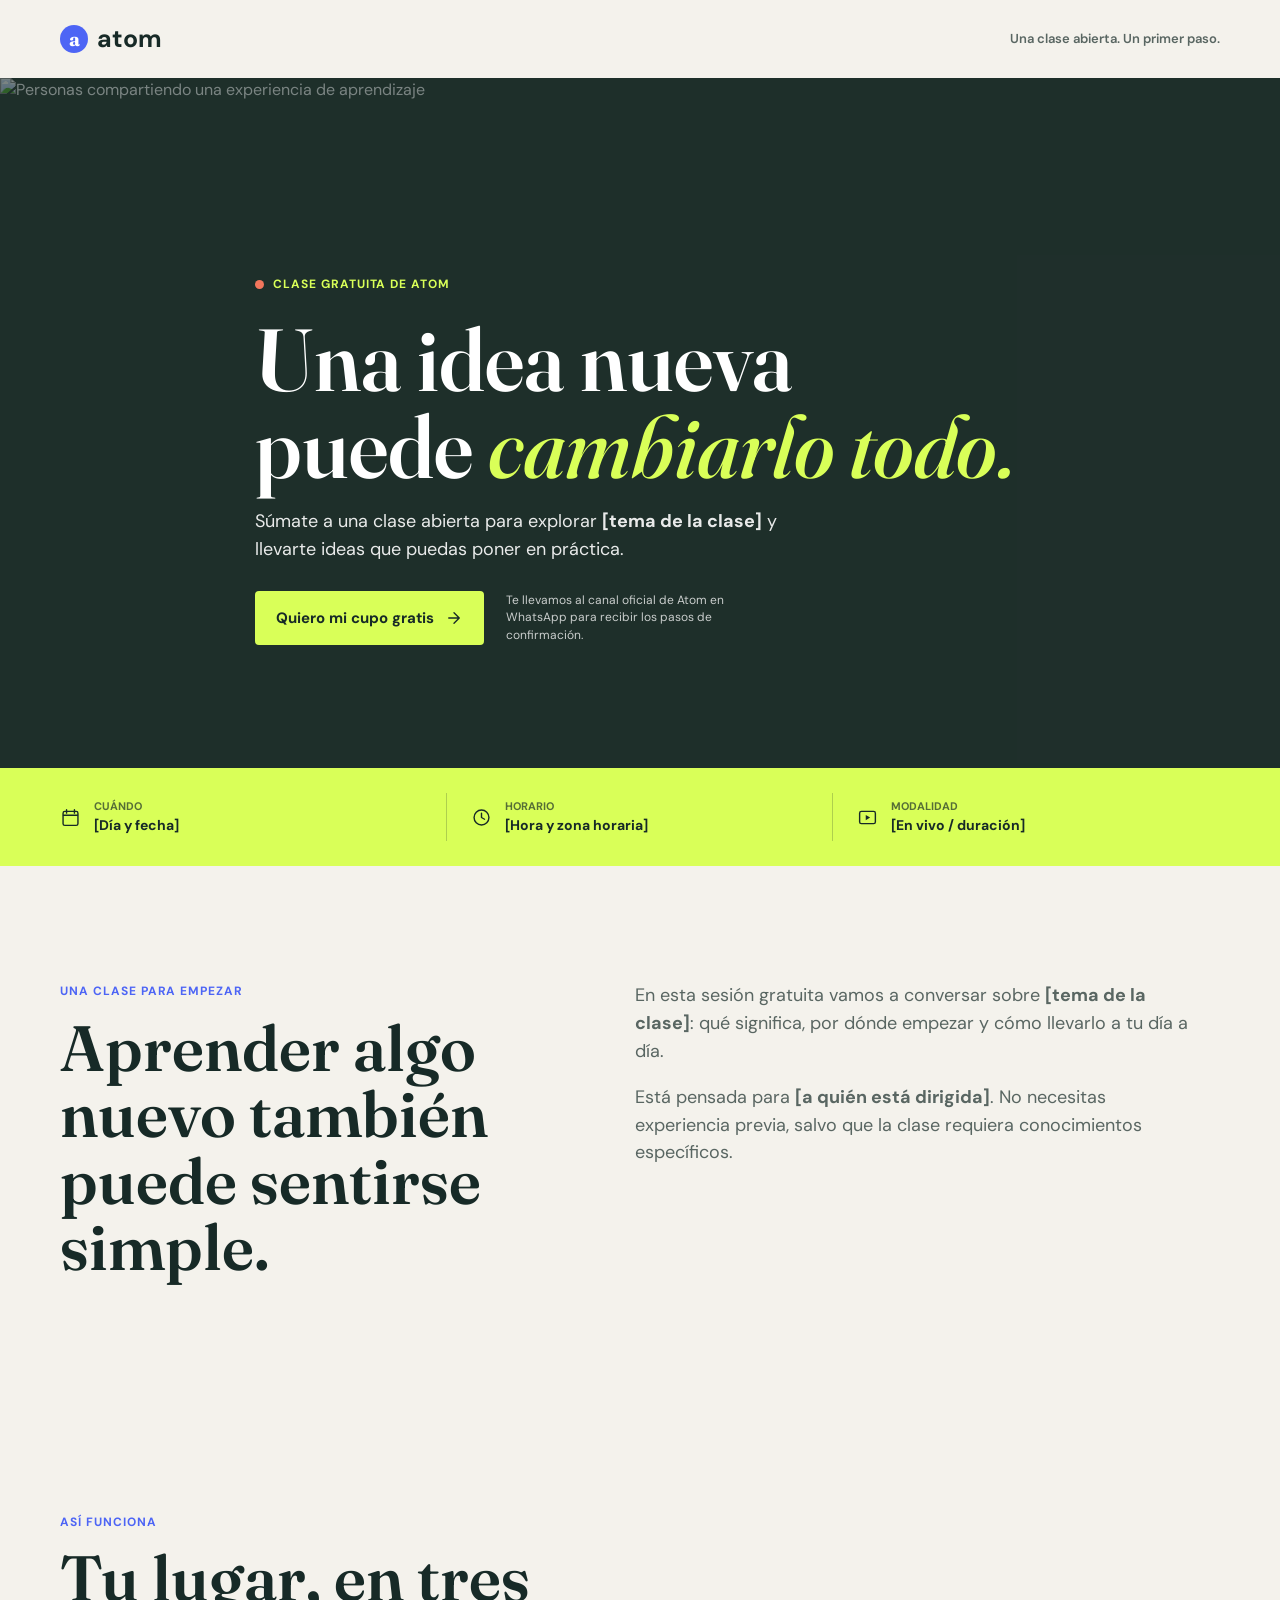
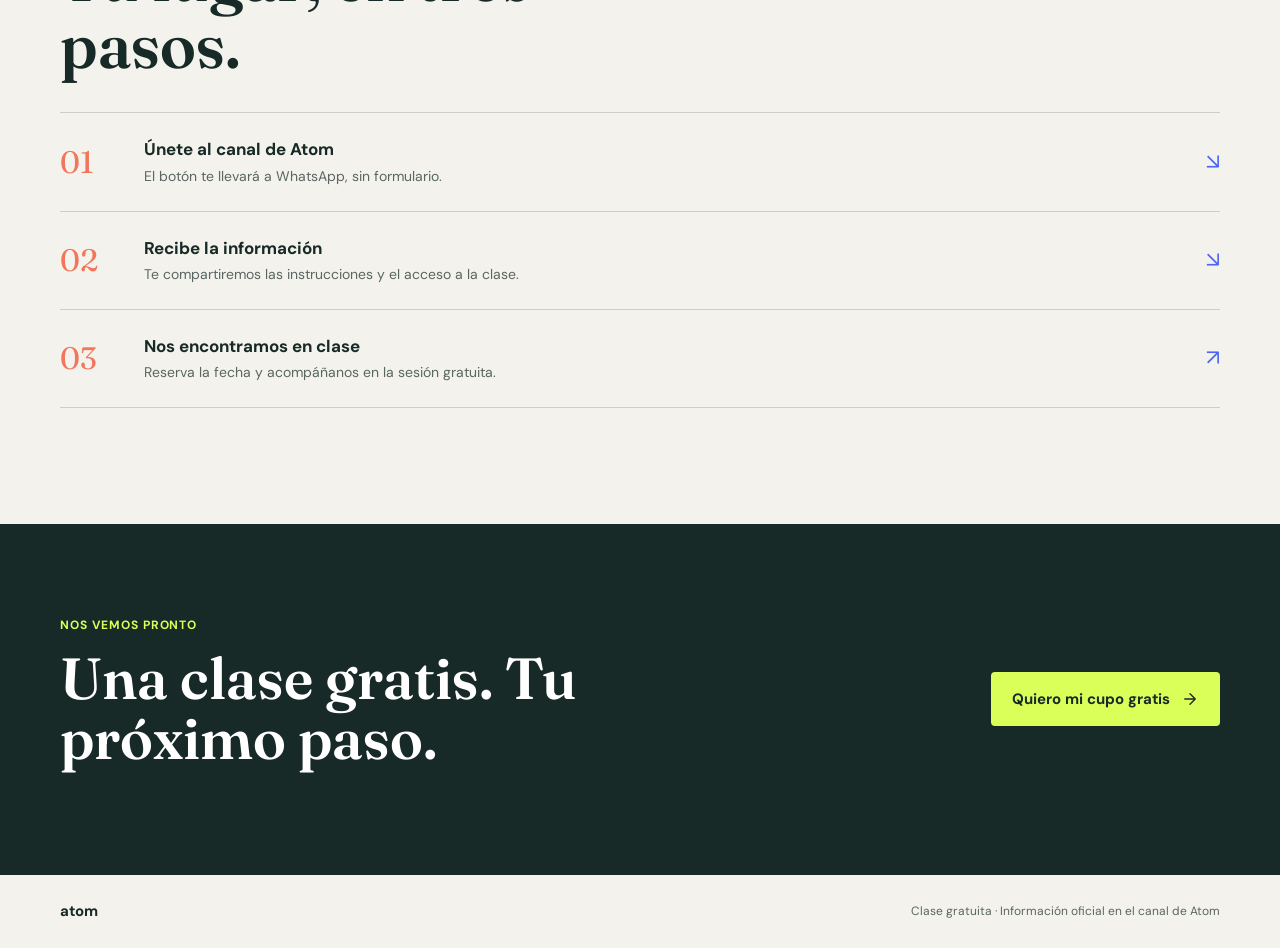
==== index.html @ c7fba966 "z" ====
<!doctype html>
<html lang="es">
<head>
  <meta charset="utf-8">
  <meta name="viewport" content="width=device-width, initial-scale=1">
  <meta name="theme-color" content="#f4f2ec">
  <meta name="description" content="Reserva tu lugar en la próxima clase gratuita de Atom.">
  <title>Clase gratis | Atom</title>
  <link rel="preconnect" href="https://fonts.googleapis.com">
  <link rel="preconnect" href="https://fonts.gstatic.com" crossorigin>
  <link href="https://fonts.googleapis.com/css2?family=DM+Sans:wght@400;500;600;700&family=Fraunces:opsz,wght@9..144,500;9..144,600;9..144,700&display=swap" rel="stylesheet">
  <style>
    :root {
      color-scheme: light;
      --paper: #f4f2ec;
      --ink: #172a27;
      --muted: #596662;
      --green: #d9ff58;
      --blue: #4d65f5;
      --coral: #f2765c;
      --line: rgba(23, 42, 39, .18);
      --display: "Fraunces", Georgia, serif;
      --body: "DM Sans", "Segoe UI", sans-serif;
    }

    *, *::before, *::after { box-sizing: border-box; }
    html { scroll-behavior: smooth; }
    body {
      margin: 0;
      background: var(--paper);
      color: var(--ink);
      font-family: var(--body);
      font-size: 16px;
      line-height: 1.55;
    }
    a { color: inherit; }
    a:focus-visible { outline: 3px solid var(--coral); outline-offset: 4px; }
    .shell { width: min(1160px, calc(100% - 48px)); margin-inline: auto; }
    .topbar {
      min-height: 78px;
      display: flex;
      align-items: center;
      justify-content: space-between;
      gap: 20px;
    }
    .wordmark {
      display: inline-flex;
      align-items: center;
      gap: 9px;
      text-decoration: none;
      font-size: 25px;
      font-weight: 700;
      letter-spacing: 0;
    }
    .wordmark-mark {
      width: 28px;
      aspect-ratio: 1;
      display: grid;
      place-items: center;
      border-radius: 50%;
      background: var(--blue);
      color: white;
      font-family: var(--display);
      font-size: 19px;
      line-height: 1;
    }
    .topbar-note {
      color: var(--muted);
      font-size: 13px;
      font-weight: 600;
    }

    .hero {
      min-height: min(690px, calc(100svh - 90px));
      position: relative;
      isolation: isolate;
      display: flex;
      align-items: end;
      overflow: hidden;
      background: #34433d;
      color: white;
    }
    .hero::before {
      content: "";
      position: absolute;
      inset: 0;
      z-index: -1;
      background: rgba(14, 31, 28, .55);
    }
    .hero-image {
      position: absolute;
      inset: 0;
      z-index: -2;
      width: 100%;
      height: 100%;
      object-fit: cover;
      object-position: center 46%;
    }
    .hero-content {
      width: min(770px, 100%);
      padding: clamp(38px, 8vw, 88px) 0 clamp(42px, 8vw, 86px);
    }
    .eyebrow {
      display: inline-flex;
      align-items: center;
      gap: 9px;
      margin: 0 0 22px;
      color: var(--green);
      font-size: 12px;
      font-weight: 700;
      letter-spacing: .08em;
      text-transform: uppercase;
    }
    .eyebrow::before {
      content: "";
      width: 9px;
      aspect-ratio: 1;
      border-radius: 50%;
      background: var(--coral);
    }
    h1, h2, p { margin-top: 0; }
    h1 {
      max-width: 760px;
      margin-bottom: 18px;
      font-family: var(--display);
      font-size: clamp(48px, 8vw, 88px);
      font-weight: 600;
      letter-spacing: 0;
      line-height: .99;
    }
    h1 em { color: var(--green); font-weight: 500; }
    .hero-copy {
      max-width: 570px;
      margin-bottom: 27px;
      color: rgba(255, 255, 255, .9);
      font-size: 18px;
      line-height: 1.55;
    }
    .hero-actions { display: flex; flex-wrap: wrap; align-items: center; gap: 15px 22px; }
    .button {
      min-height: 54px;
      display: inline-flex;
      align-items: center;
      justify-content: center;
      gap: 11px;
      padding: 0 21px;
      border: 0;
      border-radius: 4px;
      background: var(--green);
      color: var(--ink);
      cursor: pointer;
      font: 700 15px/1 var(--body);
      text-decoration: none;
      transition: background-color 180ms ease, transform 180ms ease;
    }
    .button:hover { background: #e5ff91; transform: translateY(-2px); }
    .button:active { transform: translateY(0); }
    .button svg { width: 18px; height: 18px; }
    .hero-hint { max-width: 220px; margin: 0; color: rgba(255, 255, 255, .76); font-size: 12px; line-height: 1.45; }
    .hero-status { width: 100%; min-height: 22px; margin: 0; color: #fff; font-size: 13px; }

    .details-band { background: var(--green); }
    .details-grid {
      display: grid;
      grid-template-columns: repeat(3, 1fr);
      padding-block: 25px;
    }
    .detail {
      display: flex;
      align-items: center;
      gap: 13px;
      min-height: 48px;
      padding-inline: 24px;
      border-right: 1px solid rgba(23, 42, 39, .22);
    }
    .detail:first-child { padding-left: 0; }
    .detail:last-child { border-right: 0; }
    .detail svg { width: 21px; height: 21px; flex: 0 0 auto; }
    .detail-label { display: block; color: rgba(23, 42, 39, .68); font-size: 11px; font-weight: 700; text-transform: uppercase; }
    .detail-value { display: block; font-size: 14px; font-weight: 700; }

    .section { padding-block: clamp(66px, 10vw, 116px); }
    .intro-grid { display: grid; grid-template-columns: .88fr 1.12fr; gap: clamp(36px, 9vw, 120px); align-items: start; }
    .section-kicker { margin-bottom: 14px; color: var(--blue); font-size: 12px; font-weight: 700; letter-spacing: .08em; text-transform: uppercase; }
    h2 {
      max-width: 500px;
      margin-bottom: 0;
      font-family: var(--display);
      font-size: clamp(38px, 5.5vw, 64px);
      font-weight: 600;
      letter-spacing: 0;
      line-height: 1.04;
    }
    .intro-copy { max-width: 555px; color: var(--muted); font-size: 18px; }
    .intro-copy p:last-child { margin-bottom: 0; }
    .steps { border-top: 1px solid var(--line); }
    .step {
      display: grid;
      grid-template-columns: 66px 1fr auto;
      align-items: center;
      gap: 18px;
      padding-block: 23px;
      border-bottom: 1px solid var(--line);
    }
    .step-number { color: var(--coral); font-family: var(--display); font-size: 31px; }
    .step h3 { margin: 0 0 3px; font-size: 17px; }
    .step p { margin: 0; color: var(--muted); font-size: 14px; }
    .step-arrow { color: var(--blue); font-size: 22px; }

    .closing {
      position: relative;
      overflow: hidden;
      padding-block: clamp(58px, 8vw, 92px);
      background: var(--ink);
      color: white;
    }
    .closing-inner { display: flex; align-items: center; justify-content: space-between; gap: 36px; }
    .closing h2 { max-width: 620px; font-size: clamp(38px, 5vw, 58px); }
    .closing .section-kicker { color: var(--green); }
    .closing .button { flex: 0 0 auto; }
    .closing-status { margin: 14px 0 0; color: rgba(255, 255, 255, .8); font-size: 13px; }
    footer { padding-block: 25px; }
    .footer-inner { display: flex; align-items: center; justify-content: space-between; gap: 20px; color: var(--muted); font-size: 12px; }
    .footer-inner p { margin: 0; }
    .footer-brand { color: var(--ink); font-size: 15px; font-weight: 700; }

    @media (max-width: 700px) {
      .shell { width: min(100% - 36px, 540px); }
      .topbar { min-height: 66px; }
      .wordmark { font-size: 23px; }
      .topbar-note { max-width: 145px; text-align: right; font-size: 11px; }
      .hero { min-height: min(700px, calc(100svh - 70px)); }
      .hero-image { object-position: 56% center; }
      .hero-content { padding-block: 48px 42px; }
      h1 { font-size: clamp(48px, 13vw, 68px); }
      .hero-copy { max-width: 460px; font-size: 16px; }
      .hero-actions { align-items: flex-start; flex-direction: column; gap: 12px; }
      .button { width: 100%; }
      .hero-hint { max-width: 310px; }
      .details-grid { grid-template-columns: 1fr; padding-block: 6px; }
      .detail, .detail:first-child { min-height: 61px; padding-inline: 2px; border-right: 0; border-bottom: 1px solid rgba(23, 42, 39, .2); }
      .detail:last-child { border-bottom: 0; }
      .intro-grid { grid-template-columns: 1fr; gap: 25px; }
      .intro-copy { font-size: 16px; }
      .step { grid-template-columns: 43px 1fr 20px; gap: 12px; }
      .step-number { font-size: 27px; }
      .step h3 { font-size: 16px; }
      .closing-inner { align-items: stretch; flex-direction: column; gap: 28px; }
      .closing h2 { font-size: 44px; }
      .footer-inner { align-items: flex-start; flex-direction: column; gap: 8px; }
    }
    @media (prefers-reduced-motion: reduce) {
      *, *::before, *::after { scroll-behavior: auto !important; transition-duration: .01ms !important; }
    }
  </style>
</head>
<body>
  <header class="shell topbar">
    <a class="wordmark" href="#inicio" aria-label="Atom, inicio">
      <span class="wordmark-mark" aria-hidden="true">a</span>
      <span>atom</span>
    </a>
    <span class="topbar-note">Una clase abierta. Un primer paso.</span>
  </header>

  <main id="inicio">
    <section class="hero" aria-labelledby="hero-title">
      <img class="hero-image" src="https://images.unsplash.com/photo-1523240795612-9a054b0db644?auto=format&amp;fit=crop&amp;w=2000&amp;q=85" alt="Personas compartiendo una experiencia de aprendizaje" width="2000" height="1333" fetchpriority="high">
      <div class="shell hero-content">
        <p class="eyebrow">Clase gratuita de Atom</p>
        <h1 id="hero-title">Una idea nueva puede <em>cambiarlo todo.</em></h1>
        <p class="hero-copy">Súmate a una clase abierta para explorar <strong>[tema de la clase]</strong> y llevarte ideas que puedas poner en práctica.</p>
        <div class="hero-actions">
          <a class="button whatsapp-link" href="#whatsapp" data-location="hero">
            Quiero mi cupo gratis
            <svg viewBox="0 0 24 24" fill="none" aria-hidden="true"><path d="M5 12h13M12 5l7 7-7 7" stroke="currentColor" stroke-width="1.8" stroke-linecap="round" stroke-linejoin="round"/></svg>
          </a>
          <p class="hero-hint">Te llevamos al canal oficial de Atom en WhatsApp para recibir los pasos de confirmación.</p>
          <p class="hero-status" id="hero-status" role="status" aria-live="polite"></p>
        </div>
      </div>
    </section>

    <section class="details-band" aria-label="Datos de la clase">
      <div class="shell details-grid">
        <div class="detail">
          <svg viewBox="0 0 24 24" fill="none" aria-hidden="true"><rect x="3.5" y="5" width="17" height="16" rx="2" stroke="currentColor" stroke-width="1.6"/><path d="M7.5 3v4M16.5 3v4M4 9.5h16" stroke="currentColor" stroke-width="1.6" stroke-linecap="round"/></svg>
          <span><span class="detail-label">Cuándo</span><span class="detail-value">[Día y fecha]</span></span>
        </div>
        <div class="detail">
          <svg viewBox="0 0 24 24" fill="none" aria-hidden="true"><circle cx="12" cy="12" r="8.5" stroke="currentColor" stroke-width="1.6"/><path d="M12 7v5l3.5 2" stroke="currentColor" stroke-width="1.6" stroke-linecap="round" stroke-linejoin="round"/></svg>
          <span><span class="detail-label">Horario</span><span class="detail-value">[Hora y zona horaria]</span></span>
        </div>
        <div class="detail">
          <svg viewBox="0 0 24 24" fill="none" aria-hidden="true"><rect x="3" y="5" width="18" height="14" rx="2" stroke="currentColor" stroke-width="1.6"/><path d="m10 9 5 3-5 3V9Z" fill="currentColor"/></svg>
          <span><span class="detail-label">Modalidad</span><span class="detail-value">[En vivo / duración]</span></span>
        </div>
      </div>
    </section>

    <section class="section shell">
      <div class="intro-grid">
        <div>
          <p class="section-kicker">Una clase para empezar</p>
          <h2>Aprender algo nuevo también puede sentirse simple.</h2>
        </div>
        <div class="intro-copy">
          <p>En esta sesión gratuita vamos a conversar sobre <strong>[tema de la clase]</strong>: qué significa, por dónde empezar y cómo llevarlo a tu día a día.</p>
          <p>Está pensada para <strong>[a quién está dirigida]</strong>. No necesitas experiencia previa, salvo que la clase requiera conocimientos específicos.</p>
        </div>
      </div>
    </section>

    <section class="section shell" aria-labelledby="steps-title">
      <p class="section-kicker">Así funciona</p>
      <h2 id="steps-title" style="margin-bottom: 34px">Tu lugar, en tres pasos.</h2>
      <div class="steps">
        <div class="step">
          <span class="step-number">01</span>
          <div><h3>Únete al canal de Atom</h3><p>El botón te llevará a WhatsApp, sin formulario.</p></div>
          <span class="step-arrow" aria-hidden="true">↘</span>
        </div>
        <div class="step">
          <span class="step-number">02</span>
          <div><h3>Recibe la información</h3><p>Te compartiremos las instrucciones y el acceso a la clase.</p></div>
          <span class="step-arrow" aria-hidden="true">↘</span>
        </div>
        <div class="step">
          <span class="step-number">03</span>
          <div><h3>Nos encontramos en clase</h3><p>Reserva la fecha y acompáñanos en la sesión gratuita.</p></div>
          <span class="step-arrow" aria-hidden="true">↗</span>
        </div>
      </div>
    </section>

    <section class="closing" aria-labelledby="closing-title">
      <div class="shell closing-inner">
        <div>
          <p class="section-kicker">Nos vemos pronto</p>
          <h2 id="closing-title">Una clase gratis. Tu próximo paso.</h2>
          <p class="closing-status" id="closing-status" role="status" aria-live="polite"></p>
        </div>
        <a class="button whatsapp-link" href="#whatsapp" data-location="closing">
          Quiero mi cupo gratis
          <svg viewBox="0 0 24 24" fill="none" aria-hidden="true"><path d="M5 12h13M12 5l7 7-7 7" stroke="currentColor" stroke-width="1.8" stroke-linecap="round" stroke-linejoin="round"/></svg>
        </a>
      </div>
    </section>
  </main>

  <footer class="shell footer-inner">
    <span class="footer-brand">atom</span>
    <p>Clase gratuita · Información oficial en el canal de Atom</p>
  </footer>

  <script>
    const WHATSAPP_URL = "";

    document.querySelectorAll(".whatsapp-link").forEach((link) => {
      link.addEventListener("click", (event) => {
        event.preventDefault();

        if (WHATSAPP_URL) {
          window.open(WHATSAPP_URL, "_blank", "noopener,noreferrer");
          return;
        }

        const message = "El enlace de WhatsApp todavía no está configurado. Escríbenos para recibir el acceso a la clase.";
        const statusId = link.dataset.location === "hero" ? "hero-status" : "closing-status";
        document.getElementById(statusId).textContent = message;
      });
    });
  </script>
</body>
</html>
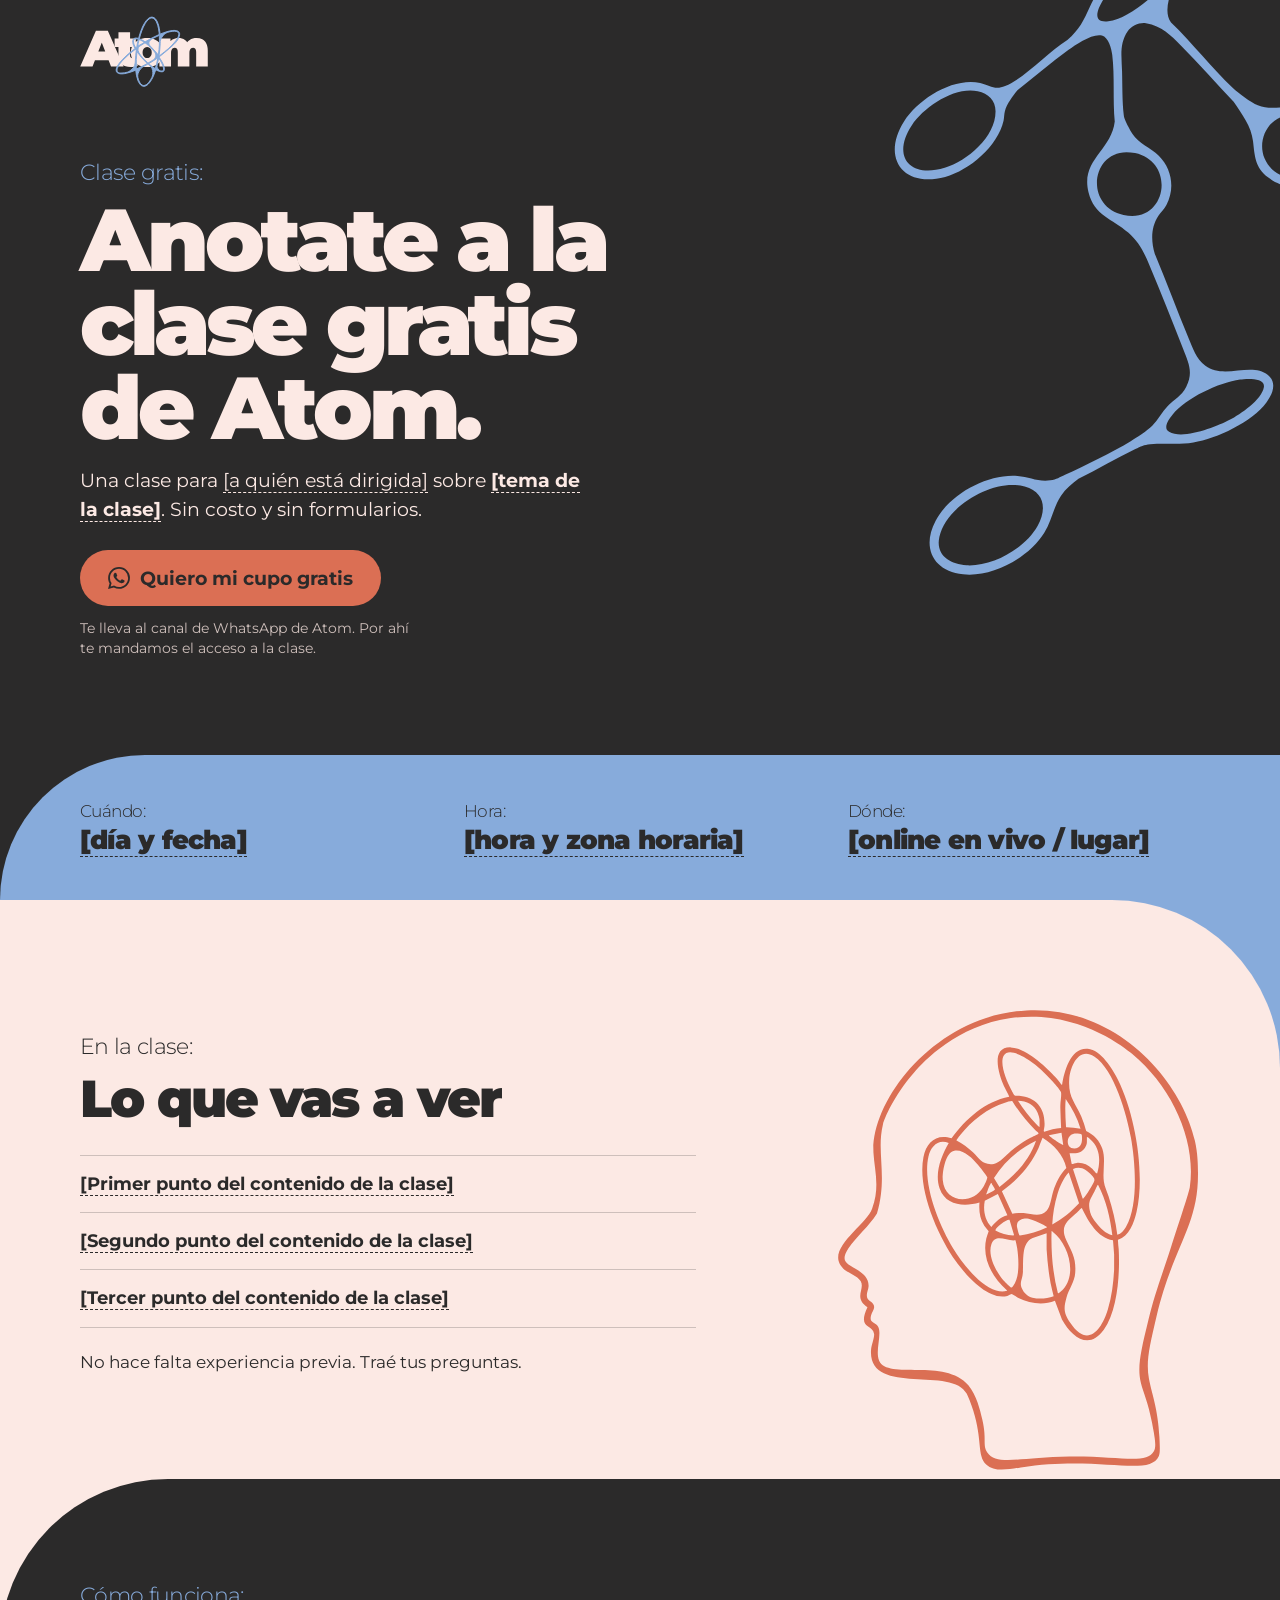
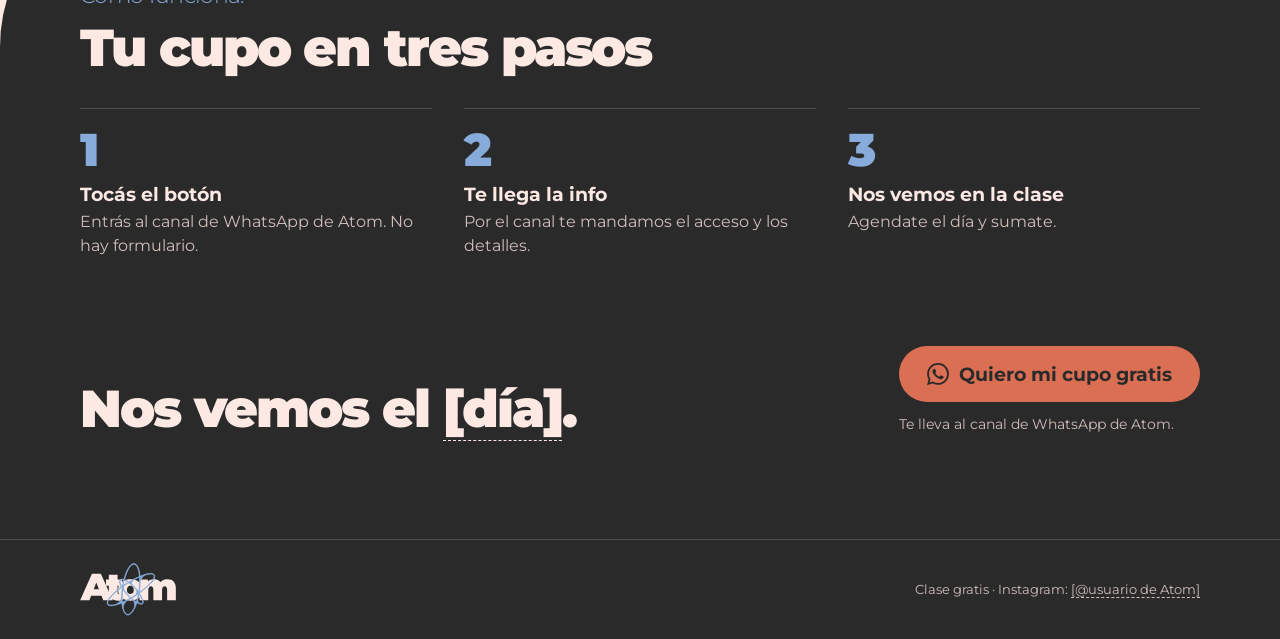
==== commit d678fe87: "Llevar la landing de clase gratis a la marca Atom - design.md: guía de diseño basada en el manual de" ====
--- a/index.html
+++ b/index.html
@@ -2,374 +2,310 @@
 <html lang="es">
 <head>
   <meta charset="utf-8">
-  <meta name="viewport" content="width=device-width, initial-scale=1">
-  <meta name="theme-color" content="#f4f2ec">
-  <meta name="description" content="Reserva tu lugar en la próxima clase gratuita de Atom.">
+  <meta name="viewport" content="width=device-width, initial-scale=1, viewport-fit=cover">
+  <meta name="theme-color" content="#2b2a2a">
+  <meta name="description" content="Anotate a la clase gratis de Atom. Sumate al canal de WhatsApp y recibí el acceso.">
+  <meta property="og:title" content="Clase gratis | Atom">
+  <meta property="og:description" content="Anotate a la clase gratis de Atom. Sumate al canal de WhatsApp y recibí el acceso.">
   <title>Clase gratis | Atom</title>
+  <link rel="icon" href="assets/favicon.svg" type="image/svg+xml">
   <link rel="preconnect" href="https://fonts.googleapis.com">
   <link rel="preconnect" href="https://fonts.gstatic.com" crossorigin>
-  <link href="https://fonts.googleapis.com/css2?family=DM+Sans:wght@400;500;600;700&family=Fraunces:opsz,wght@9..144,500;9..144,600;9..144,700&display=swap" rel="stylesheet">
+  <link href="https://fonts.googleapis.com/css2?family=Montserrat:wght@300;400;700;900&display=swap" rel="stylesheet">
   <style>
     :root {
-      color-scheme: light;
-      --paper: #f4f2ec;
-      --ink: #172a27;
-      --muted: #596662;
-      --green: #d9ff58;
-      --blue: #4d65f5;
-      --coral: #f2765c;
-      --line: rgba(23, 42, 39, .18);
-      --display: "Fraunces", Georgia, serif;
-      --body: "DM Sans", "Segoe UI", sans-serif;
+      color-scheme: dark;
+      --negro-polvo: #2b2a2a;
+      --blanco-crema: #fce9e4;
+      --celeste: #87abdb;
+      --naranja: #db6f54;
+      --crema-suave: rgba(252, 233, 228, .78);
+      --linea-clara: rgba(252, 233, 228, .18);
+      --linea-oscura: rgba(43, 42, 42, .22);
+      --font: "Montserrat", "Segoe UI", Arial, sans-serif;
+      --corner: clamp(72px, 16vw, 168px);
     }
 
     *, *::before, *::after { box-sizing: border-box; }
     html { scroll-behavior: smooth; }
     body {
       margin: 0;
-      background: var(--paper);
-      color: var(--ink);
-      font-family: var(--body);
-      font-size: 16px;
-      line-height: 1.55;
-    }
+      background: var(--negro-polvo);
+      color: var(--blanco-crema);
+      font-family: var(--font);
+      font-size: 17px;
+      line-height: 1.5;
+      -webkit-font-smoothing: antialiased;
+    }
+    img { display: block; max-width: 100%; height: auto; }
     a { color: inherit; }
-    a:focus-visible { outline: 3px solid var(--coral); outline-offset: 4px; }
-    .shell { width: min(1160px, calc(100% - 48px)); margin-inline: auto; }
-    .topbar {
-      min-height: 78px;
-      display: flex;
-      align-items: center;
-      justify-content: space-between;
-      gap: 20px;
-    }
-    .wordmark {
-      display: inline-flex;
-      align-items: center;
-      gap: 9px;
-      text-decoration: none;
-      font-size: 25px;
-      font-weight: 700;
-      letter-spacing: 0;
-    }
-    .wordmark-mark {
-      width: 28px;
-      aspect-ratio: 1;
-      display: grid;
-      place-items: center;
-      border-radius: 50%;
-      background: var(--blue);
-      color: white;
-      font-family: var(--display);
-      font-size: 19px;
-      line-height: 1;
-    }
-    .topbar-note {
-      color: var(--muted);
-      font-size: 13px;
-      font-weight: 600;
-    }
-
-    .hero {
-      min-height: min(690px, calc(100svh - 90px));
-      position: relative;
-      isolation: isolate;
-      display: flex;
-      align-items: end;
-      overflow: hidden;
-      background: #34433d;
-      color: white;
-    }
-    .hero::before {
-      content: "";
-      position: absolute;
-      inset: 0;
-      z-index: -1;
-      background: rgba(14, 31, 28, .55);
-    }
-    .hero-image {
-      position: absolute;
-      inset: 0;
-      z-index: -2;
-      width: 100%;
-      height: 100%;
-      object-fit: cover;
-      object-position: center 46%;
-    }
-    .hero-content {
-      width: min(770px, 100%);
-      padding: clamp(38px, 8vw, 88px) 0 clamp(42px, 8vw, 86px);
-    }
-    .eyebrow {
-      display: inline-flex;
-      align-items: center;
-      gap: 9px;
-      margin: 0 0 22px;
-      color: var(--green);
-      font-size: 12px;
-      font-weight: 700;
-      letter-spacing: .08em;
-      text-transform: uppercase;
-    }
-    .eyebrow::before {
-      content: "";
-      width: 9px;
-      aspect-ratio: 1;
-      border-radius: 50%;
-      background: var(--coral);
-    }
-    h1, h2, p { margin-top: 0; }
-    h1 {
-      max-width: 760px;
-      margin-bottom: 18px;
-      font-family: var(--display);
-      font-size: clamp(48px, 8vw, 88px);
-      font-weight: 600;
-      letter-spacing: 0;
-      line-height: .99;
-    }
-    h1 em { color: var(--green); font-weight: 500; }
-    .hero-copy {
-      max-width: 570px;
-      margin-bottom: 27px;
-      color: rgba(255, 255, 255, .9);
-      font-size: 18px;
-      line-height: 1.55;
-    }
-    .hero-actions { display: flex; flex-wrap: wrap; align-items: center; gap: 15px 22px; }
+    a:focus-visible { outline: 3px solid var(--blanco-crema); outline-offset: 3px; }
+    h1, h2, h3, p, ol, ul, dl { margin: 0; }
+    ol, ul { padding: 0; list-style: none; }
+    strong { font-weight: 700; }
+    .shell { width: min(1120px, calc(100% - 40px)); margin-inline: auto; }
+    .pending { border-bottom: 1px dashed currentColor; }
+
+    h1, h2 { font-weight: 900; text-wrap: balance; }
+    h1 { font-size: clamp(40px, 11vw, 88px); line-height: .95; letter-spacing: -.05em; }
+    h2 { font-size: clamp(30px, 6vw, 52px); line-height: 1; letter-spacing: -.04em; }
+    .label {
+      margin-bottom: 12px;
+      color: var(--celeste);
+      font-size: clamp(18px, 2.4vw, 22px);
+      font-weight: 300;
+      line-height: 1.2;
+      letter-spacing: -.03em;
+    }
+
     .button {
-      min-height: 54px;
+      min-height: 56px;
       display: inline-flex;
       align-items: center;
       justify-content: center;
-      gap: 11px;
-      padding: 0 21px;
-      border: 0;
-      border-radius: 4px;
-      background: var(--green);
-      color: var(--ink);
-      cursor: pointer;
-      font: 700 15px/1 var(--body);
+      gap: 10px;
+      padding: 0 28px;
+      border-radius: 999px;
+      background: var(--naranja);
+      color: var(--negro-polvo);
+      font: 700 19px/1 var(--font);
       text-decoration: none;
-      transition: background-color 180ms ease, transform 180ms ease;
-    }
-    .button:hover { background: #e5ff91; transform: translateY(-2px); }
-    .button:active { transform: translateY(0); }
-    .button svg { width: 18px; height: 18px; }
-    .hero-hint { max-width: 220px; margin: 0; color: rgba(255, 255, 255, .76); font-size: 12px; line-height: 1.45; }
-    .hero-status { width: 100%; min-height: 22px; margin: 0; color: #fff; font-size: 13px; }
-
-    .details-band { background: var(--green); }
-    .details-grid {
-      display: grid;
-      grid-template-columns: repeat(3, 1fr);
-      padding-block: 25px;
-    }
-    .detail {
-      display: flex;
-      align-items: center;
-      gap: 13px;
-      min-height: 48px;
-      padding-inline: 24px;
-      border-right: 1px solid rgba(23, 42, 39, .22);
-    }
-    .detail:first-child { padding-left: 0; }
-    .detail:last-child { border-right: 0; }
-    .detail svg { width: 21px; height: 21px; flex: 0 0 auto; }
-    .detail-label { display: block; color: rgba(23, 42, 39, .68); font-size: 11px; font-weight: 700; text-transform: uppercase; }
-    .detail-value { display: block; font-size: 14px; font-weight: 700; }
-
-    .section { padding-block: clamp(66px, 10vw, 116px); }
-    .intro-grid { display: grid; grid-template-columns: .88fr 1.12fr; gap: clamp(36px, 9vw, 120px); align-items: start; }
-    .section-kicker { margin-bottom: 14px; color: var(--blue); font-size: 12px; font-weight: 700; letter-spacing: .08em; text-transform: uppercase; }
-    h2 {
-      max-width: 500px;
-      margin-bottom: 0;
-      font-family: var(--display);
-      font-size: clamp(38px, 5.5vw, 64px);
-      font-weight: 600;
-      letter-spacing: 0;
-      line-height: 1.04;
-    }
-    .intro-copy { max-width: 555px; color: var(--muted); font-size: 18px; }
-    .intro-copy p:last-child { margin-bottom: 0; }
-    .steps { border-top: 1px solid var(--line); }
-    .step {
-      display: grid;
-      grid-template-columns: 66px 1fr auto;
-      align-items: center;
-      gap: 18px;
-      padding-block: 23px;
-      border-bottom: 1px solid var(--line);
-    }
-    .step-number { color: var(--coral); font-family: var(--display); font-size: 31px; }
-    .step h3 { margin: 0 0 3px; font-size: 17px; }
-    .step p { margin: 0; color: var(--muted); font-size: 14px; }
-    .step-arrow { color: var(--blue); font-size: 22px; }
-
-    .closing {
-      position: relative;
-      overflow: hidden;
-      padding-block: clamp(58px, 8vw, 92px);
-      background: var(--ink);
-      color: white;
-    }
-    .closing-inner { display: flex; align-items: center; justify-content: space-between; gap: 36px; }
-    .closing h2 { max-width: 620px; font-size: clamp(38px, 5vw, 58px); }
-    .closing .section-kicker { color: var(--green); }
-    .closing .button { flex: 0 0 auto; }
-    .closing-status { margin: 14px 0 0; color: rgba(255, 255, 255, .8); font-size: 13px; }
-    footer { padding-block: 25px; }
-    .footer-inner { display: flex; align-items: center; justify-content: space-between; gap: 20px; color: var(--muted); font-size: 12px; }
-    .footer-inner p { margin: 0; }
-    .footer-brand { color: var(--ink); font-size: 15px; font-weight: 700; }
-
-    @media (max-width: 700px) {
-      .shell { width: min(100% - 36px, 540px); }
-      .topbar { min-height: 66px; }
-      .wordmark { font-size: 23px; }
-      .topbar-note { max-width: 145px; text-align: right; font-size: 11px; }
-      .hero { min-height: min(700px, calc(100svh - 70px)); }
-      .hero-image { object-position: 56% center; }
-      .hero-content { padding-block: 48px 42px; }
-      h1 { font-size: clamp(48px, 13vw, 68px); }
-      .hero-copy { max-width: 460px; font-size: 16px; }
-      .hero-actions { align-items: flex-start; flex-direction: column; gap: 12px; }
+      transition: background-color 180ms ease;
+    }
+    .button:hover, .button:active { background: var(--blanco-crema); }
+    .button svg { width: 22px; height: 22px; flex: 0 0 auto; }
+    .hint { max-width: 330px; color: var(--crema-suave); font-size: 14px; line-height: 1.45; }
+    .status { color: var(--blanco-crema); font-size: 14px; font-weight: 700; line-height: 1.45; }
+    .status:empty { display: none; }
+
+    .top { position: relative; overflow: hidden; }
+    .top-art {
+      position: absolute;
+      top: -92px;
+      right: -124px;
+      width: 236px;
+      transform: rotate(10deg);
+      pointer-events: none;
+    }
+    .topbar { position: relative; min-height: 84px; display: flex; align-items: center; }
+    .logo { display: block; width: 104px; }
+    .hero { position: relative; padding-block: 28px 44px; }
+    .hero h1 { max-width: 760px; margin-bottom: 18px; }
+    .hero-copy { max-width: 520px; margin-bottom: 26px; }
+    .actions { display: grid; justify-items: start; gap: 12px; }
+
+    .details-wrap { background: var(--negro-polvo); }
+    .details { border-top-left-radius: var(--corner); background: var(--celeste); color: var(--negro-polvo); }
+    .details-grid { display: grid; grid-template-columns: repeat(3, 1fr); gap: 32px; padding-block: 44px; }
+    .detail dt { font-size: 17px; font-weight: 300; letter-spacing: -.03em; }
+    .detail dd { margin: 2px 0 0; font-size: clamp(21px, 2.4vw, 26px); font-weight: 900; line-height: 1.15; letter-spacing: -.03em; }
+
+    .class-wrap { background: var(--celeste); }
+    .class { overflow: hidden; border-top-right-radius: var(--corner); background: var(--blanco-crema); color: var(--negro-polvo); }
+    .class .label { color: var(--negro-polvo); }
+    .class-grid { display: grid; grid-template-columns: 1.15fr .85fr; gap: 48px; align-items: end; padding-top: clamp(64px, 9vw, 104px); }
+    .class-text { padding-bottom: clamp(64px, 9vw, 104px); }
+    .points { margin-top: 30px; border-top: 1px solid var(--linea-oscura); }
+    .points li { padding-block: 16px; border-bottom: 1px solid var(--linea-oscura); font-size: 18px; font-weight: 700; line-height: 1.35; }
+    .class-note { max-width: 520px; margin-top: 22px; }
+    .class-art { width: min(100%, 380px); justify-self: end; }
+
+    .steps-wrap { background: var(--blanco-crema); }
+    .steps-block { border-top-left-radius: var(--corner); background: var(--negro-polvo); padding-block: clamp(64px, 9vw, 104px); }
+    .steps { display: grid; grid-template-columns: repeat(3, 1fr); gap: 32px; margin-top: 34px; }
+    .step { padding-top: 18px; border-top: 1px solid var(--linea-clara); }
+    .step-number { display: block; margin-bottom: 10px; color: var(--celeste); font-size: 46px; font-weight: 900; line-height: 1; letter-spacing: -.05em; }
+    .step h3 { margin-bottom: 4px; font-size: 19px; font-weight: 700; line-height: 1.25; }
+    .step p { color: var(--crema-suave); font-size: 16px; }
+    .closing { display: flex; align-items: end; justify-content: space-between; gap: 32px; margin-top: clamp(56px, 8vw, 88px); }
+    .closing h2 { max-width: 560px; }
+
+    footer { border-top: 1px solid var(--linea-clara); }
+    .footer-inner { display: flex; align-items: center; justify-content: space-between; gap: 20px; padding-block: 22px; color: var(--crema-suave); font-size: 13px; }
+    .footer-inner .logo { width: 96px; }
+
+    .sticky-cta { display: none; }
+
+    @media (min-width: 900px) {
+      .top-art { top: -70px; right: -60px; width: 470px; transform: rotate(6deg); }
+      .topbar { min-height: 104px; }
+      .logo { width: 128px; }
+      .hero { padding-block: 56px 96px; }
+      .hero-copy { font-size: 19px; }
+    }
+
+    @media (max-width: 699px) {
       .button { width: 100%; }
-      .hero-hint { max-width: 310px; }
-      .details-grid { grid-template-columns: 1fr; padding-block: 6px; }
-      .detail, .detail:first-child { min-height: 61px; padding-inline: 2px; border-right: 0; border-bottom: 1px solid rgba(23, 42, 39, .2); }
+      .details-grid { grid-template-columns: 1fr; gap: 0; padding-block: 34px 22px; }
+      .detail { padding-block: 14px; border-bottom: 1px solid var(--linea-oscura); }
       .detail:last-child { border-bottom: 0; }
-      .intro-grid { grid-template-columns: 1fr; gap: 25px; }
-      .intro-copy { font-size: 16px; }
-      .step { grid-template-columns: 43px 1fr 20px; gap: 12px; }
-      .step-number { font-size: 27px; }
-      .step h3 { font-size: 16px; }
-      .closing-inner { align-items: stretch; flex-direction: column; gap: 28px; }
-      .closing h2 { font-size: 44px; }
-      .footer-inner { align-items: flex-start; flex-direction: column; gap: 8px; }
-    }
+      .class-grid { grid-template-columns: 1fr; gap: 36px; }
+      .class-text { padding-bottom: 0; }
+      .class-art { width: 230px; margin-right: -24px; }
+      .steps { grid-template-columns: 1fr; gap: 26px; }
+      .closing { align-items: stretch; flex-direction: column; gap: 24px; }
+      .footer-inner { align-items: flex-start; flex-direction: column; gap: 10px; }
+
+      .sticky-cta {
+        position: fixed;
+        inset: auto 0 0;
+        z-index: 10;
+        display: grid;
+        gap: 8px;
+        padding: 12px 20px calc(12px + env(safe-area-inset-bottom));
+        border-top: 1px solid var(--linea-clara);
+        background: var(--negro-polvo);
+        visibility: hidden;
+        transform: translateY(100%);
+        transition: transform 200ms ease, visibility 200ms;
+      }
+      .sticky-cta.is-visible { visibility: visible; transform: translateY(0); }
+    }
+
     @media (prefers-reduced-motion: reduce) {
       *, *::before, *::after { scroll-behavior: auto !important; transition-duration: .01ms !important; }
     }
   </style>
 </head>
 <body>
-  <header class="shell topbar">
-    <a class="wordmark" href="#inicio" aria-label="Atom, inicio">
-      <span class="wordmark-mark" aria-hidden="true">a</span>
-      <span>atom</span>
-    </a>
-    <span class="topbar-note">Una clase abierta. Un primer paso.</span>
-  </header>
-
-  <main id="inicio">
-    <section class="hero" aria-labelledby="hero-title">
-      <img class="hero-image" src="https://images.unsplash.com/photo-1523240795612-9a054b0db644?auto=format&amp;fit=crop&amp;w=2000&amp;q=85" alt="Personas compartiendo una experiencia de aprendizaje" width="2000" height="1333" fetchpriority="high">
-      <div class="shell hero-content">
-        <p class="eyebrow">Clase gratuita de Atom</p>
-        <h1 id="hero-title">Una idea nueva puede <em>cambiarlo todo.</em></h1>
-        <p class="hero-copy">Súmate a una clase abierta para explorar <strong>[tema de la clase]</strong> y llevarte ideas que puedas poner en práctica.</p>
-        <div class="hero-actions">
-          <a class="button whatsapp-link" href="#whatsapp" data-location="hero">
+  <svg width="0" height="0" style="position:absolute" aria-hidden="true">
+    <symbol id="icon-whatsapp" viewBox="0 0 24 24"><path fill="currentColor" d="M17.472 14.382c-.297-.149-1.758-.867-2.03-.967-.273-.099-.471-.148-.67.15-.197.297-.767.966-.94 1.164-.173.199-.347.223-.644.075-.297-.15-1.255-.463-2.39-1.475-.883-.788-1.48-1.761-1.653-2.059-.173-.297-.018-.458.13-.606.134-.133.298-.347.446-.52.149-.174.198-.298.298-.497.099-.198.05-.371-.025-.52-.075-.149-.669-1.612-.916-2.207-.242-.579-.487-.5-.669-.51-.173-.008-.371-.01-.57-.01-.198 0-.52.074-.792.372-.272.297-1.04 1.016-1.04 2.479 0 1.462 1.065 2.875 1.213 3.074.149.198 2.096 3.2 5.077 4.487.709.306 1.262.489 1.694.625.712.227 1.36.195 1.871.118.571-.085 1.758-.719 2.006-1.413.248-.694.248-1.289.173-1.413-.074-.124-.272-.198-.57-.347m-5.421 7.403h-.004a9.87 9.87 0 01-5.031-1.378l-.361-.214-3.741.982.998-3.648-.235-.374a9.86 9.86 0 01-1.51-5.26c.001-5.45 4.436-9.884 9.888-9.884 2.64 0 5.122 1.03 6.988 2.898a9.825 9.825 0 012.893 6.994c-.003 5.45-4.437 9.884-9.885 9.884m8.413-18.297A11.815 11.815 0 0012.05 0C5.495 0 .16 5.335.157 11.892c0 2.096.547 4.142 1.588 5.945L.057 24l6.305-1.654a11.882 11.882 0 005.683 1.448h.005c6.554 0 11.89-5.335 11.893-11.893a11.821 11.821 0 00-3.48-8.413Z"/></symbol>
+  </svg>
+  <div class="top">
+    <img class="top-art" src="assets/cadena-molecular.svg" alt="" aria-hidden="true" width="667" height="935">
+
+    <header class="shell topbar">
+      <a class="logo" href="#inicio"><img src="assets/atom-logo.svg" alt="Atom" width="1181" height="685"></a>
+    </header>
+
+    <main id="inicio">
+      <section class="shell hero" aria-labelledby="hero-title">
+        <p class="label">Clase gratis:</p>
+        <h1 id="hero-title">Anotate a la clase gratis de Atom.</h1>
+        <p class="hero-copy">Una clase para <span class="pending">[a quién está dirigida]</span> sobre <strong class="pending">[tema de la clase]</strong>. Sin costo y sin formularios.</p>
+        <div class="actions">
+          <a class="button whatsapp-link" id="hero-cta" href="#whatsapp" data-location="hero" data-status="hero-status">
+            <svg aria-hidden="true"><use href="#icon-whatsapp"/></svg>
             Quiero mi cupo gratis
-            <svg viewBox="0 0 24 24" fill="none" aria-hidden="true"><path d="M5 12h13M12 5l7 7-7 7" stroke="currentColor" stroke-width="1.8" stroke-linecap="round" stroke-linejoin="round"/></svg>
           </a>
-          <p class="hero-hint">Te llevamos al canal oficial de Atom en WhatsApp para recibir los pasos de confirmación.</p>
-          <p class="hero-status" id="hero-status" role="status" aria-live="polite"></p>
+          <p class="hint">Te lleva al canal de WhatsApp de Atom. Por ahí te mandamos el acceso a la clase.</p>
+          <p class="status" id="hero-status" role="status" aria-live="polite"></p>
+        </div>
+      </section>
+    </main>
+  </div>
+
+  <section class="details-wrap" aria-label="Datos de la clase">
+    <div class="details">
+      <dl class="shell details-grid">
+        <div class="detail"><dt>Cuándo:</dt><dd><span class="pending">[día y fecha]</span></dd></div>
+        <div class="detail"><dt>Hora:</dt><dd><span class="pending">[hora y zona horaria]</span></dd></div>
+        <div class="detail"><dt>Dónde:</dt><dd><span class="pending">[online en vivo / lugar]</span></dd></div>
+      </dl>
+    </div>
+  </section>
+
+  <section class="class-wrap" aria-labelledby="class-title">
+    <div class="class">
+      <div class="shell class-grid">
+        <div class="class-text">
+          <p class="label">En la clase:</p>
+          <h2 id="class-title">Lo que vas a ver</h2>
+          <ul class="points">
+            <li><span class="pending">[Primer punto del contenido de la clase]</span></li>
+            <li><span class="pending">[Segundo punto del contenido de la clase]</span></li>
+            <li><span class="pending">[Tercer punto del contenido de la clase]</span></li>
+          </ul>
+          <p class="class-note">No hace falta experiencia previa. Traé tus preguntas.</p>
+        </div>
+        <img class="class-art" src="assets/pensamiento-estrategico.svg" alt="" aria-hidden="true" width="543" height="678" loading="lazy">
+      </div>
+    </div>
+  </section>
+
+  <section class="steps-wrap" aria-labelledby="steps-title">
+    <div class="steps-block">
+      <div class="shell">
+        <p class="label">Cómo funciona:</p>
+        <h2 id="steps-title">Tu cupo en tres pasos</h2>
+        <ol class="steps">
+          <li class="step">
+            <span class="step-number" aria-hidden="true">1</span>
+            <h3>Tocás el botón</h3>
+            <p>Entrás al canal de WhatsApp de Atom. No hay formulario.</p>
+          </li>
+          <li class="step">
+            <span class="step-number" aria-hidden="true">2</span>
+            <h3>Te llega la info</h3>
+            <p>Por el canal te mandamos el acceso y los detalles.</p>
+          </li>
+          <li class="step">
+            <span class="step-number" aria-hidden="true">3</span>
+            <h3>Nos vemos en la clase</h3>
+            <p>Agendate el día y sumate.</p>
+          </li>
+        </ol>
+
+        <div class="closing">
+          <h2>Nos vemos el <span class="pending">[día]</span>.</h2>
+          <div class="actions">
+            <a class="button whatsapp-link" id="closing-cta" href="#whatsapp" data-location="closing" data-status="closing-status">
+              <svg aria-hidden="true"><use href="#icon-whatsapp"/></svg>
+              Quiero mi cupo gratis
+            </a>
+            <p class="hint">Te lleva al canal de WhatsApp de Atom.</p>
+            <p class="status" id="closing-status" role="status" aria-live="polite"></p>
+          </div>
         </div>
       </div>
-    </section>
-
-    <section class="details-band" aria-label="Datos de la clase">
-      <div class="shell details-grid">
-        <div class="detail">
-          <svg viewBox="0 0 24 24" fill="none" aria-hidden="true"><rect x="3.5" y="5" width="17" height="16" rx="2" stroke="currentColor" stroke-width="1.6"/><path d="M7.5 3v4M16.5 3v4M4 9.5h16" stroke="currentColor" stroke-width="1.6" stroke-linecap="round"/></svg>
-          <span><span class="detail-label">Cuándo</span><span class="detail-value">[Día y fecha]</span></span>
-        </div>
-        <div class="detail">
-          <svg viewBox="0 0 24 24" fill="none" aria-hidden="true"><circle cx="12" cy="12" r="8.5" stroke="currentColor" stroke-width="1.6"/><path d="M12 7v5l3.5 2" stroke="currentColor" stroke-width="1.6" stroke-linecap="round" stroke-linejoin="round"/></svg>
-          <span><span class="detail-label">Horario</span><span class="detail-value">[Hora y zona horaria]</span></span>
-        </div>
-        <div class="detail">
-          <svg viewBox="0 0 24 24" fill="none" aria-hidden="true"><rect x="3" y="5" width="18" height="14" rx="2" stroke="currentColor" stroke-width="1.6"/><path d="m10 9 5 3-5 3V9Z" fill="currentColor"/></svg>
-          <span><span class="detail-label">Modalidad</span><span class="detail-value">[En vivo / duración]</span></span>
-        </div>
-      </div>
-    </section>
-
-    <section class="section shell">
-      <div class="intro-grid">
-        <div>
-          <p class="section-kicker">Una clase para empezar</p>
-          <h2>Aprender algo nuevo también puede sentirse simple.</h2>
-        </div>
-        <div class="intro-copy">
-          <p>En esta sesión gratuita vamos a conversar sobre <strong>[tema de la clase]</strong>: qué significa, por dónde empezar y cómo llevarlo a tu día a día.</p>
-          <p>Está pensada para <strong>[a quién está dirigida]</strong>. No necesitas experiencia previa, salvo que la clase requiera conocimientos específicos.</p>
-        </div>
-      </div>
-    </section>
-
-    <section class="section shell" aria-labelledby="steps-title">
-      <p class="section-kicker">Así funciona</p>
-      <h2 id="steps-title" style="margin-bottom: 34px">Tu lugar, en tres pasos.</h2>
-      <div class="steps">
-        <div class="step">
-          <span class="step-number">01</span>
-          <div><h3>Únete al canal de Atom</h3><p>El botón te llevará a WhatsApp, sin formulario.</p></div>
-          <span class="step-arrow" aria-hidden="true">↘</span>
-        </div>
-        <div class="step">
-          <span class="step-number">02</span>
-          <div><h3>Recibe la información</h3><p>Te compartiremos las instrucciones y el acceso a la clase.</p></div>
-          <span class="step-arrow" aria-hidden="true">↘</span>
-        </div>
-        <div class="step">
-          <span class="step-number">03</span>
-          <div><h3>Nos encontramos en clase</h3><p>Reserva la fecha y acompáñanos en la sesión gratuita.</p></div>
-          <span class="step-arrow" aria-hidden="true">↗</span>
-        </div>
-      </div>
-    </section>
-
-    <section class="closing" aria-labelledby="closing-title">
-      <div class="shell closing-inner">
-        <div>
-          <p class="section-kicker">Nos vemos pronto</p>
-          <h2 id="closing-title">Una clase gratis. Tu próximo paso.</h2>
-          <p class="closing-status" id="closing-status" role="status" aria-live="polite"></p>
-        </div>
-        <a class="button whatsapp-link" href="#whatsapp" data-location="closing">
-          Quiero mi cupo gratis
-          <svg viewBox="0 0 24 24" fill="none" aria-hidden="true"><path d="M5 12h13M12 5l7 7-7 7" stroke="currentColor" stroke-width="1.8" stroke-linecap="round" stroke-linejoin="round"/></svg>
-        </a>
-      </div>
-    </section>
-  </main>
-
-  <footer class="shell footer-inner">
-    <span class="footer-brand">atom</span>
-    <p>Clase gratuita · Información oficial en el canal de Atom</p>
+    </div>
+  </section>
+
+  <footer>
+    <div class="shell footer-inner">
+      <a class="logo" href="#inicio"><img src="assets/atom-logo.svg" alt="Atom" width="1181" height="685" loading="lazy"></a>
+      <p>Clase gratis · Instagram: <span class="pending">[@usuario de Atom]</span></p>
+    </div>
   </footer>
+
+  <div class="sticky-cta" id="sticky-cta">
+    <a class="button whatsapp-link" href="#whatsapp" data-location="sticky" data-status="sticky-status">
+      <svg aria-hidden="true"><use href="#icon-whatsapp"/></svg>
+      Quiero mi cupo gratis
+    </a>
+    <p class="status" id="sticky-status" role="status" aria-live="polite"></p>
+  </div>
 
   <script>
     const WHATSAPP_URL = "";
 
     document.querySelectorAll(".whatsapp-link").forEach((link) => {
+      if (WHATSAPP_URL) {
+        link.href = WHATSAPP_URL;
+        return;
+      }
+
       link.addEventListener("click", (event) => {
         event.preventDefault();
-
-        if (WHATSAPP_URL) {
-          window.open(WHATSAPP_URL, "_blank", "noopener,noreferrer");
-          return;
-        }
-
-        const message = "El enlace de WhatsApp todavía no está configurado. Escríbenos para recibir el acceso a la clase.";
-        const statusId = link.dataset.location === "hero" ? "hero-status" : "closing-status";
-        document.getElementById(statusId).textContent = message;
+        document.getElementById(link.dataset.status).textContent =
+          "Todavía no cargamos el enlace de WhatsApp. Escribinos por Instagram y te pasamos el acceso.";
       });
     });
+
+    const stickyCta = document.getElementById("sticky-cta");
+    const inlineCtas = [document.getElementById("hero-cta"), document.getElementById("closing-cta")];
+    const visibleCtas = new Set();
+
+    if ("IntersectionObserver" in window) {
+      const observer = new IntersectionObserver((entries) => {
+        entries.forEach((entry) => {
+          if (entry.isIntersecting) visibleCtas.add(entry.target);
+          else visibleCtas.delete(entry.target);
+        });
+        stickyCta.classList.toggle("is-visible", visibleCtas.size === 0);
+      });
+      inlineCtas.forEach((cta) => observer.observe(cta));
+    }
   </script>
 </body>
-</html>+</html>
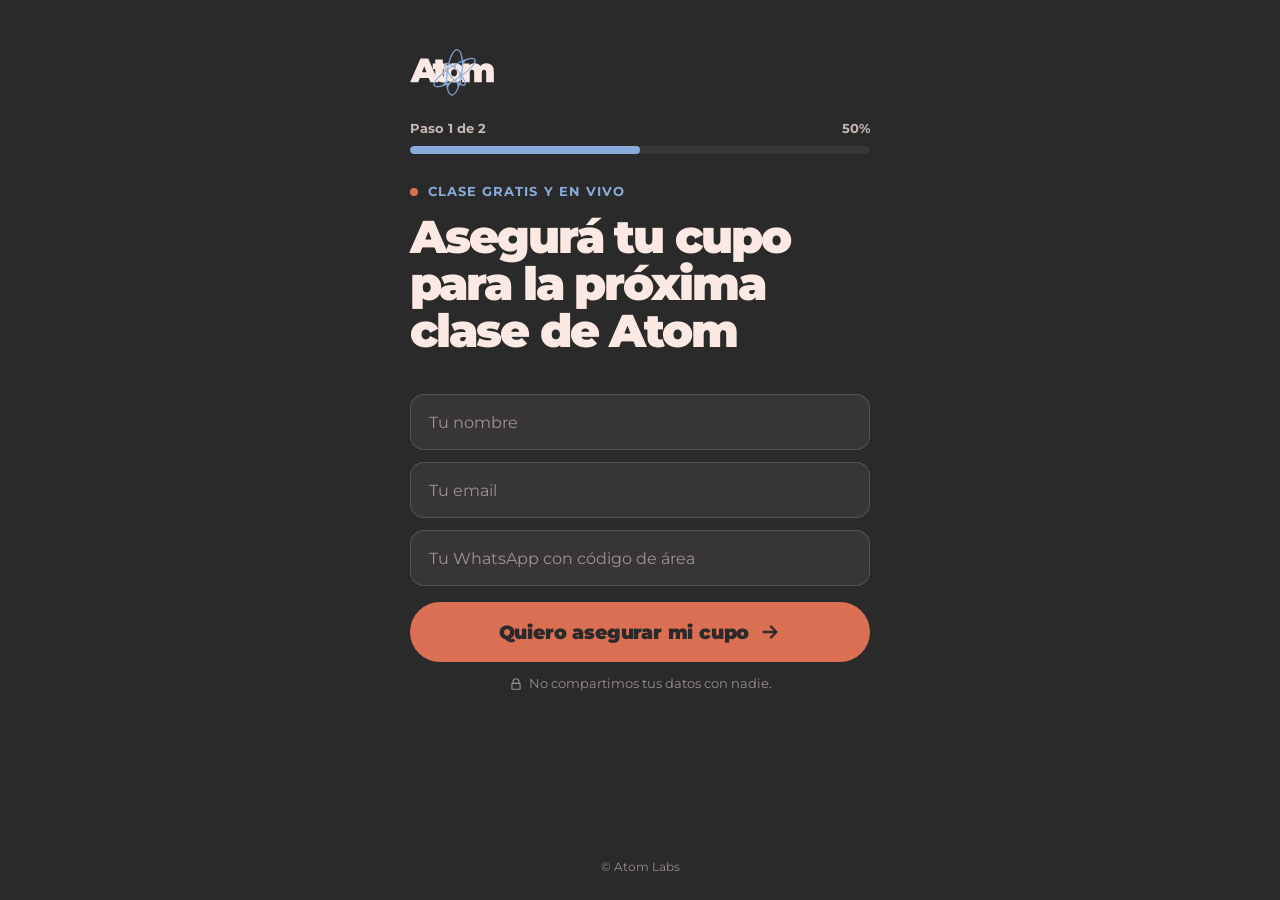
==== commit 806f42fa: "Pasar la landing a un embudo de dos pasos con formulario El paso 1 pide nombre, email y WhatsApp ape" ====
--- a/index.html
+++ b/index.html
@@ -4,308 +4,66 @@
   <meta charset="utf-8">
   <meta name="viewport" content="width=device-width, initial-scale=1, viewport-fit=cover">
   <meta name="theme-color" content="#2b2a2a">
-  <meta name="description" content="Anotate a la clase gratis de Atom. Sumate al canal de WhatsApp y recibí el acceso.">
+  <meta name="description" content="Clase gratis y en vivo de Atom. Dejá tus datos y asegurá tu cupo.">
   <meta property="og:title" content="Clase gratis | Atom">
-  <meta property="og:description" content="Anotate a la clase gratis de Atom. Sumate al canal de WhatsApp y recibí el acceso.">
+  <meta property="og:description" content="Clase gratis y en vivo de Atom. Dejá tus datos y asegurá tu cupo.">
   <title>Clase gratis | Atom</title>
   <link rel="icon" href="assets/favicon.svg" type="image/svg+xml">
   <link rel="preconnect" href="https://fonts.googleapis.com">
   <link rel="preconnect" href="https://fonts.gstatic.com" crossorigin>
-  <link href="https://fonts.googleapis.com/css2?family=Montserrat:wght@300;400;700;900&display=swap" rel="stylesheet">
-  <style>
-    :root {
-      color-scheme: dark;
-      --negro-polvo: #2b2a2a;
-      --blanco-crema: #fce9e4;
-      --celeste: #87abdb;
-      --naranja: #db6f54;
-      --crema-suave: rgba(252, 233, 228, .78);
-      --linea-clara: rgba(252, 233, 228, .18);
-      --linea-oscura: rgba(43, 42, 42, .22);
-      --font: "Montserrat", "Segoe UI", Arial, sans-serif;
-      --corner: clamp(72px, 16vw, 168px);
-    }
-
-    *, *::before, *::after { box-sizing: border-box; }
-    html { scroll-behavior: smooth; }
-    body {
-      margin: 0;
-      background: var(--negro-polvo);
-      color: var(--blanco-crema);
-      font-family: var(--font);
-      font-size: 17px;
-      line-height: 1.5;
-      -webkit-font-smoothing: antialiased;
-    }
-    img { display: block; max-width: 100%; height: auto; }
-    a { color: inherit; }
-    a:focus-visible { outline: 3px solid var(--blanco-crema); outline-offset: 3px; }
-    h1, h2, h3, p, ol, ul, dl { margin: 0; }
-    ol, ul { padding: 0; list-style: none; }
-    strong { font-weight: 700; }
-    .shell { width: min(1120px, calc(100% - 40px)); margin-inline: auto; }
-    .pending { border-bottom: 1px dashed currentColor; }
-
-    h1, h2 { font-weight: 900; text-wrap: balance; }
-    h1 { font-size: clamp(40px, 11vw, 88px); line-height: .95; letter-spacing: -.05em; }
-    h2 { font-size: clamp(30px, 6vw, 52px); line-height: 1; letter-spacing: -.04em; }
-    .label {
-      margin-bottom: 12px;
-      color: var(--celeste);
-      font-size: clamp(18px, 2.4vw, 22px);
-      font-weight: 300;
-      line-height: 1.2;
-      letter-spacing: -.03em;
-    }
-
-    .button {
-      min-height: 56px;
-      display: inline-flex;
-      align-items: center;
-      justify-content: center;
-      gap: 10px;
-      padding: 0 28px;
-      border-radius: 999px;
-      background: var(--naranja);
-      color: var(--negro-polvo);
-      font: 700 19px/1 var(--font);
-      text-decoration: none;
-      transition: background-color 180ms ease;
-    }
-    .button:hover, .button:active { background: var(--blanco-crema); }
-    .button svg { width: 22px; height: 22px; flex: 0 0 auto; }
-    .hint { max-width: 330px; color: var(--crema-suave); font-size: 14px; line-height: 1.45; }
-    .status { color: var(--blanco-crema); font-size: 14px; font-weight: 700; line-height: 1.45; }
-    .status:empty { display: none; }
-
-    .top { position: relative; overflow: hidden; }
-    .top-art {
-      position: absolute;
-      top: -92px;
-      right: -124px;
-      width: 236px;
-      transform: rotate(10deg);
-      pointer-events: none;
-    }
-    .topbar { position: relative; min-height: 84px; display: flex; align-items: center; }
-    .logo { display: block; width: 104px; }
-    .hero { position: relative; padding-block: 28px 44px; }
-    .hero h1 { max-width: 760px; margin-bottom: 18px; }
-    .hero-copy { max-width: 520px; margin-bottom: 26px; }
-    .actions { display: grid; justify-items: start; gap: 12px; }
-
-    .details-wrap { background: var(--negro-polvo); }
-    .details { border-top-left-radius: var(--corner); background: var(--celeste); color: var(--negro-polvo); }
-    .details-grid { display: grid; grid-template-columns: repeat(3, 1fr); gap: 32px; padding-block: 44px; }
-    .detail dt { font-size: 17px; font-weight: 300; letter-spacing: -.03em; }
-    .detail dd { margin: 2px 0 0; font-size: clamp(21px, 2.4vw, 26px); font-weight: 900; line-height: 1.15; letter-spacing: -.03em; }
-
-    .class-wrap { background: var(--celeste); }
-    .class { overflow: hidden; border-top-right-radius: var(--corner); background: var(--blanco-crema); color: var(--negro-polvo); }
-    .class .label { color: var(--negro-polvo); }
-    .class-grid { display: grid; grid-template-columns: 1.15fr .85fr; gap: 48px; align-items: end; padding-top: clamp(64px, 9vw, 104px); }
-    .class-text { padding-bottom: clamp(64px, 9vw, 104px); }
-    .points { margin-top: 30px; border-top: 1px solid var(--linea-oscura); }
-    .points li { padding-block: 16px; border-bottom: 1px solid var(--linea-oscura); font-size: 18px; font-weight: 700; line-height: 1.35; }
-    .class-note { max-width: 520px; margin-top: 22px; }
-    .class-art { width: min(100%, 380px); justify-self: end; }
-
-    .steps-wrap { background: var(--blanco-crema); }
-    .steps-block { border-top-left-radius: var(--corner); background: var(--negro-polvo); padding-block: clamp(64px, 9vw, 104px); }
-    .steps { display: grid; grid-template-columns: repeat(3, 1fr); gap: 32px; margin-top: 34px; }
-    .step { padding-top: 18px; border-top: 1px solid var(--linea-clara); }
-    .step-number { display: block; margin-bottom: 10px; color: var(--celeste); font-size: 46px; font-weight: 900; line-height: 1; letter-spacing: -.05em; }
-    .step h3 { margin-bottom: 4px; font-size: 19px; font-weight: 700; line-height: 1.25; }
-    .step p { color: var(--crema-suave); font-size: 16px; }
-    .closing { display: flex; align-items: end; justify-content: space-between; gap: 32px; margin-top: clamp(56px, 8vw, 88px); }
-    .closing h2 { max-width: 560px; }
-
-    footer { border-top: 1px solid var(--linea-clara); }
-    .footer-inner { display: flex; align-items: center; justify-content: space-between; gap: 20px; padding-block: 22px; color: var(--crema-suave); font-size: 13px; }
-    .footer-inner .logo { width: 96px; }
-
-    .sticky-cta { display: none; }
-
-    @media (min-width: 900px) {
-      .top-art { top: -70px; right: -60px; width: 470px; transform: rotate(6deg); }
-      .topbar { min-height: 104px; }
-      .logo { width: 128px; }
-      .hero { padding-block: 56px 96px; }
-      .hero-copy { font-size: 19px; }
-    }
-
-    @media (max-width: 699px) {
-      .button { width: 100%; }
-      .details-grid { grid-template-columns: 1fr; gap: 0; padding-block: 34px 22px; }
-      .detail { padding-block: 14px; border-bottom: 1px solid var(--linea-oscura); }
-      .detail:last-child { border-bottom: 0; }
-      .class-grid { grid-template-columns: 1fr; gap: 36px; }
-      .class-text { padding-bottom: 0; }
-      .class-art { width: 230px; margin-right: -24px; }
-      .steps { grid-template-columns: 1fr; gap: 26px; }
-      .closing { align-items: stretch; flex-direction: column; gap: 24px; }
-      .footer-inner { align-items: flex-start; flex-direction: column; gap: 10px; }
-
-      .sticky-cta {
-        position: fixed;
-        inset: auto 0 0;
-        z-index: 10;
-        display: grid;
-        gap: 8px;
-        padding: 12px 20px calc(12px + env(safe-area-inset-bottom));
-        border-top: 1px solid var(--linea-clara);
-        background: var(--negro-polvo);
-        visibility: hidden;
-        transform: translateY(100%);
-        transition: transform 200ms ease, visibility 200ms;
-      }
-      .sticky-cta.is-visible { visibility: visible; transform: translateY(0); }
-    }
-
-    @media (prefers-reduced-motion: reduce) {
-      *, *::before, *::after { scroll-behavior: auto !important; transition-duration: .01ms !important; }
-    }
-  </style>
+  <link href="https://fonts.googleapis.com/css2?family=Montserrat:wght@400;700;900&display=swap" rel="stylesheet">
+  <link rel="stylesheet" href="assets/estilos.css">
+  <script src="config.js" defer></script>
+  <script src="assets/embudo.js" defer></script>
 </head>
 <body>
   <svg width="0" height="0" style="position:absolute" aria-hidden="true">
-    <symbol id="icon-whatsapp" viewBox="0 0 24 24"><path fill="currentColor" d="M17.472 14.382c-.297-.149-1.758-.867-2.03-.967-.273-.099-.471-.148-.67.15-.197.297-.767.966-.94 1.164-.173.199-.347.223-.644.075-.297-.15-1.255-.463-2.39-1.475-.883-.788-1.48-1.761-1.653-2.059-.173-.297-.018-.458.13-.606.134-.133.298-.347.446-.52.149-.174.198-.298.298-.497.099-.198.05-.371-.025-.52-.075-.149-.669-1.612-.916-2.207-.242-.579-.487-.5-.669-.51-.173-.008-.371-.01-.57-.01-.198 0-.52.074-.792.372-.272.297-1.04 1.016-1.04 2.479 0 1.462 1.065 2.875 1.213 3.074.149.198 2.096 3.2 5.077 4.487.709.306 1.262.489 1.694.625.712.227 1.36.195 1.871.118.571-.085 1.758-.719 2.006-1.413.248-.694.248-1.289.173-1.413-.074-.124-.272-.198-.57-.347m-5.421 7.403h-.004a9.87 9.87 0 01-5.031-1.378l-.361-.214-3.741.982.998-3.648-.235-.374a9.86 9.86 0 01-1.51-5.26c.001-5.45 4.436-9.884 9.888-9.884 2.64 0 5.122 1.03 6.988 2.898a9.825 9.825 0 012.893 6.994c-.003 5.45-4.437 9.884-9.885 9.884m8.413-18.297A11.815 11.815 0 0012.05 0C5.495 0 .16 5.335.157 11.892c0 2.096.547 4.142 1.588 5.945L.057 24l6.305-1.654a11.882 11.882 0 005.683 1.448h.005c6.554 0 11.89-5.335 11.893-11.893a11.821 11.821 0 00-3.48-8.413Z"/></symbol>
+    <symbol id="icono-calendario" viewBox="0 0 24 24"><path fill="none" stroke="currentColor" stroke-width="2" stroke-linecap="round" stroke-linejoin="round" d="M7 3v3m10-3v3M4 9h16M5 5h14a1 1 0 0 1 1 1v13a1 1 0 0 1-1 1H5a1 1 0 0 1-1-1V6a1 1 0 0 1 1-1Z"/></symbol>
+    <symbol id="icono-flecha" viewBox="0 0 24 24"><path fill="none" stroke="currentColor" stroke-width="2.5" stroke-linecap="round" stroke-linejoin="round" d="M5 12h14m-6-6 6 6-6 6"/></symbol>
+    <symbol id="icono-candado" viewBox="0 0 24 24"><path fill="none" stroke="currentColor" stroke-width="2" stroke-linecap="round" stroke-linejoin="round" d="M7 11V8a5 5 0 0 1 10 0v3M6 11h12a1 1 0 0 1 1 1v8a1 1 0 0 1-1 1H6a1 1 0 0 1-1-1v-8a1 1 0 0 1 1-1Z"/></symbol>
   </svg>
-  <div class="top">
-    <img class="top-art" src="assets/cadena-molecular.svg" alt="" aria-hidden="true" width="667" height="935">
 
-    <header class="shell topbar">
-      <a class="logo" href="#inicio"><img src="assets/atom-logo.svg" alt="Atom" width="1181" height="685"></a>
-    </header>
+  <main class="pagina">
+    <img class="logo" src="assets/atom-logo.svg" alt="Atom" width="1181" height="685">
 
-    <main id="inicio">
-      <section class="shell hero" aria-labelledby="hero-title">
-        <p class="label">Clase gratis:</p>
-        <h1 id="hero-title">Anotate a la clase gratis de Atom.</h1>
-        <p class="hero-copy">Una clase para <span class="pending">[a quién está dirigida]</span> sobre <strong class="pending">[tema de la clase]</strong>. Sin costo y sin formularios.</p>
-        <div class="actions">
-          <a class="button whatsapp-link" id="hero-cta" href="#whatsapp" data-location="hero" data-status="hero-status">
-            <svg aria-hidden="true"><use href="#icon-whatsapp"/></svg>
-            Quiero mi cupo gratis
-          </a>
-          <p class="hint">Te lleva al canal de WhatsApp de Atom. Por ahí te mandamos el acceso a la clase.</p>
-          <p class="status" id="hero-status" role="status" aria-live="polite"></p>
-        </div>
-      </section>
-    </main>
-  </div>
+    <div class="progreso">
+      <p class="progreso-texto"><span>Paso 1 de 2</span><span>50%</span></p>
+      <div class="progreso-barra" role="progressbar" aria-label="Paso 1 de 2" aria-valuemin="0" aria-valuemax="100" aria-valuenow="50"><span style="--avance: 50%"></span></div>
+    </div>
 
-  <section class="details-wrap" aria-label="Datos de la clase">
-    <div class="details">
-      <dl class="shell details-grid">
-        <div class="detail"><dt>Cuándo:</dt><dd><span class="pending">[día y fecha]</span></dd></div>
-        <div class="detail"><dt>Hora:</dt><dd><span class="pending">[hora y zona horaria]</span></dd></div>
-        <div class="detail"><dt>Dónde:</dt><dd><span class="pending">[online en vivo / lugar]</span></dd></div>
-      </dl>
-    </div>
-  </section>
+    <p class="etiqueta">Clase gratis y en vivo</p>
+    <h1 data-titulo>Asegurá tu cupo para la próxima clase de Atom</h1>
+    <p class="cuando" hidden>
+      <span class="cuando-dia"><svg aria-hidden="true"><use href="#icono-calendario"/></svg><span data-fecha></span></span>
+      <span class="cuenta" data-cuenta></span>
+    </p>
 
-  <section class="class-wrap" aria-labelledby="class-title">
-    <div class="class">
-      <div class="shell class-grid">
-        <div class="class-text">
-          <p class="label">En la clase:</p>
-          <h2 id="class-title">Lo que vas a ver</h2>
-          <ul class="points">
-            <li><span class="pending">[Primer punto del contenido de la clase]</span></li>
-            <li><span class="pending">[Segundo punto del contenido de la clase]</span></li>
-            <li><span class="pending">[Tercer punto del contenido de la clase]</span></li>
-          </ul>
-          <p class="class-note">No hace falta experiencia previa. Traé tus preguntas.</p>
-        </div>
-        <img class="class-art" src="assets/pensamiento-estrategico.svg" alt="" aria-hidden="true" width="543" height="678" loading="lazy">
+    <form class="formulario" id="registro" novalidate>
+      <div class="campo">
+        <label class="sr-only" for="nombre">Tu nombre</label>
+        <input id="nombre" name="nombre" type="text" placeholder="Tu nombre" autocomplete="given-name" autocapitalize="words" enterkeyhint="next" required aria-describedby="error-nombre">
+        <p class="error" id="error-nombre"></p>
       </div>
-    </div>
-  </section>
+      <div class="campo">
+        <label class="sr-only" for="email">Tu email</label>
+        <input id="email" name="email" type="email" placeholder="Tu email" autocomplete="email" inputmode="email" autocapitalize="off" spellcheck="false" enterkeyhint="next" required aria-describedby="error-email">
+        <p class="error" id="error-email"></p>
+        <button class="sugerencia" id="sugerencia-email" type="button" hidden></button>
+      </div>
+      <div class="campo">
+        <label class="sr-only" for="telefono">Tu WhatsApp con código de área</label>
+        <input id="telefono" name="telefono" type="tel" placeholder="Tu WhatsApp con código de área" autocomplete="tel" inputmode="tel" enterkeyhint="done" required aria-describedby="error-telefono">
+        <p class="error" id="error-telefono"></p>
+      </div>
 
-  <section class="steps-wrap" aria-labelledby="steps-title">
-    <div class="steps-block">
-      <div class="shell">
-        <p class="label">Cómo funciona:</p>
-        <h2 id="steps-title">Tu cupo en tres pasos</h2>
-        <ol class="steps">
-          <li class="step">
-            <span class="step-number" aria-hidden="true">1</span>
-            <h3>Tocás el botón</h3>
-            <p>Entrás al canal de WhatsApp de Atom. No hay formulario.</p>
-          </li>
-          <li class="step">
-            <span class="step-number" aria-hidden="true">2</span>
-            <h3>Te llega la info</h3>
-            <p>Por el canal te mandamos el acceso y los detalles.</p>
-          </li>
-          <li class="step">
-            <span class="step-number" aria-hidden="true">3</span>
-            <h3>Nos vemos en la clase</h3>
-            <p>Agendate el día y sumate.</p>
-          </li>
-        </ol>
+      <button class="boton" type="submit">
+        <span>Quiero asegurar mi cupo</span>
+        <svg aria-hidden="true"><use href="#icono-flecha"/></svg>
+      </button>
+      <p class="nota"><svg aria-hidden="true"><use href="#icono-candado"/></svg>No compartimos tus datos con nadie.</p>
+    </form>
 
-        <div class="closing">
-          <h2>Nos vemos el <span class="pending">[día]</span>.</h2>
-          <div class="actions">
-            <a class="button whatsapp-link" id="closing-cta" href="#whatsapp" data-location="closing" data-status="closing-status">
-              <svg aria-hidden="true"><use href="#icon-whatsapp"/></svg>
-              Quiero mi cupo gratis
-            </a>
-            <p class="hint">Te lleva al canal de WhatsApp de Atom.</p>
-            <p class="status" id="closing-status" role="status" aria-live="polite"></p>
-          </div>
-        </div>
-      </div>
-    </div>
-  </section>
-
-  <footer>
-    <div class="shell footer-inner">
-      <a class="logo" href="#inicio"><img src="assets/atom-logo.svg" alt="Atom" width="1181" height="685" loading="lazy"></a>
-      <p>Clase gratis · Instagram: <span class="pending">[@usuario de Atom]</span></p>
-    </div>
-  </footer>
-
-  <div class="sticky-cta" id="sticky-cta">
-    <a class="button whatsapp-link" href="#whatsapp" data-location="sticky" data-status="sticky-status">
-      <svg aria-hidden="true"><use href="#icon-whatsapp"/></svg>
-      Quiero mi cupo gratis
-    </a>
-    <p class="status" id="sticky-status" role="status" aria-live="polite"></p>
-  </div>
-
-  <script>
-    const WHATSAPP_URL = "";
-
-    document.querySelectorAll(".whatsapp-link").forEach((link) => {
-      if (WHATSAPP_URL) {
-        link.href = WHATSAPP_URL;
-        return;
-      }
-
-      link.addEventListener("click", (event) => {
-        event.preventDefault();
-        document.getElementById(link.dataset.status).textContent =
-          "Todavía no cargamos el enlace de WhatsApp. Escribinos por Instagram y te pasamos el acceso.";
-      });
-    });
-
-    const stickyCta = document.getElementById("sticky-cta");
-    const inlineCtas = [document.getElementById("hero-cta"), document.getElementById("closing-cta")];
-    const visibleCtas = new Set();
-
-    if ("IntersectionObserver" in window) {
-      const observer = new IntersectionObserver((entries) => {
-        entries.forEach((entry) => {
-          if (entry.isIntersecting) visibleCtas.add(entry.target);
-          else visibleCtas.delete(entry.target);
-        });
-        stickyCta.classList.toggle("is-visible", visibleCtas.size === 0);
-      });
-      inlineCtas.forEach((cta) => observer.observe(cta));
-    }
-  </script>
+    <p class="pie">© Atom Labs</p>
+  </main>
 </body>
 </html>
--- a/assets/estilos.css
+++ b/assets/estilos.css
@@ -0,0 +1,148 @@
+/* Estilos compartidos por las dos páginas. Paleta y tipografía del manual de Atom. */
+:root {
+  color-scheme: dark;
+  --negro-polvo: #2b2a2a;
+  --blanco-crema: #fce9e4;
+  --celeste: #87abdb;
+  --naranja: #db6f54;
+  --verde-whatsapp: #25d366;
+  --crema-suave: rgba(252, 233, 228, .74);
+  --crema-tenue: rgba(252, 233, 228, .52);
+  --campo: rgba(252, 233, 228, .06);
+  --linea: rgba(252, 233, 228, .16);
+  --font: "Montserrat", "Segoe UI", Arial, sans-serif;
+}
+
+*, *::before, *::after { box-sizing: border-box; }
+[hidden] { display: none !important; }
+body {
+  margin: 0;
+  background: var(--negro-polvo);
+  color: var(--blanco-crema);
+  font-family: var(--font);
+  font-size: 16px;
+  line-height: 1.5;
+  -webkit-font-smoothing: antialiased;
+  -webkit-tap-highlight-color: transparent;
+}
+h1, h2, p { margin: 0; }
+img { display: block; max-width: 100%; height: auto; }
+svg { flex: 0 0 auto; }
+a { color: inherit; }
+strong { color: var(--blanco-crema); font-weight: 700; }
+.sr-only { position: absolute; width: 1px; height: 1px; margin: -1px; overflow: hidden; clip: rect(0 0 0 0); white-space: nowrap; border: 0; }
+
+.pagina {
+  width: min(460px, calc(100% - 40px));
+  min-height: 100svh;
+  margin-inline: auto;
+  display: flex;
+  flex-direction: column;
+  padding-block: 20px calc(24px + env(safe-area-inset-bottom));
+}
+.logo { width: 84px; margin-bottom: 22px; }
+
+/* Barra de avance: muestra que ya empezaste y cuánto falta */
+.progreso { margin-bottom: 28px; }
+.progreso-texto { display: flex; justify-content: space-between; margin-bottom: 8px; color: var(--crema-suave); font-size: 13px; font-weight: 700; }
+.progreso-barra { height: 8px; overflow: hidden; border-radius: 999px; background: var(--campo); }
+.progreso-barra span { display: block; width: var(--avance); height: 100%; border-radius: inherit; background: var(--celeste); animation: avanzar 900ms 150ms ease-out both; }
+@keyframes avanzar { from { width: var(--desde, 0%); } }
+
+.etiqueta { display: inline-flex; align-items: center; gap: 10px; margin-bottom: 12px; color: var(--celeste); font-size: 13px; font-weight: 700; letter-spacing: .08em; text-transform: uppercase; }
+.etiqueta::before { content: ""; width: 8px; height: 8px; border-radius: 50%; background: var(--naranja); animation: latido 1.6s ease-out infinite; }
+@keyframes latido {
+  0% { box-shadow: 0 0 0 0 rgba(219, 111, 84, .7); }
+  100% { box-shadow: 0 0 0 8px rgba(219, 111, 84, 0); }
+}
+
+h1 { margin-bottom: 14px; font-size: clamp(32px, 9vw, 46px); font-weight: 900; line-height: 1.02; letter-spacing: -.045em; text-wrap: balance; }
+h2 { font-size: 22px; font-weight: 900; line-height: 1.15; letter-spacing: -.03em; }
+.bajada { margin-bottom: 14px; color: var(--crema-suave); font-size: 17px; }
+
+.cuando { display: flex; flex-wrap: wrap; align-items: center; gap: 6px 14px; color: var(--crema-suave); font-size: 15px; }
+.cuando-dia { display: inline-flex; align-items: center; gap: 8px; }
+.cuando svg { width: 18px; height: 18px; color: var(--celeste); }
+.cuenta { color: var(--blanco-crema); font-weight: 700; font-variant-numeric: tabular-nums; }
+
+/* Formulario */
+.formulario { display: grid; gap: 12px; margin-top: 26px; }
+.campo input {
+  width: 100%;
+  height: 56px;
+  padding: 0 18px;
+  border: 1px solid var(--linea);
+  border-radius: 14px;
+  background: var(--campo);
+  color: var(--blanco-crema);
+  font: 400 16px/1 var(--font);
+  transition: border-color 150ms ease, box-shadow 150ms ease;
+}
+.campo input::placeholder { color: var(--crema-tenue); opacity: 1; }
+.campo input:focus { outline: none; border-color: var(--celeste); box-shadow: 0 0 0 3px rgba(135, 171, 219, .25); }
+.campo input[aria-invalid="true"] { border-color: var(--naranja); }
+.campo input:-webkit-autofill { -webkit-text-fill-color: var(--blanco-crema); box-shadow: 0 0 0 100px #353333 inset; caret-color: var(--blanco-crema); }
+.campo input:-webkit-autofill:focus { box-shadow: 0 0 0 100px #353333 inset, 0 0 0 3px rgba(135, 171, 219, .25); }
+.error { margin: 6px 4px 0; font-size: 13px; font-weight: 700; }
+.error:empty { display: none; }
+.sugerencia { margin: 6px 4px 0; padding: 0; border: 0; background: none; color: var(--celeste); font: 700 13px/1.4 var(--font); text-align: left; text-decoration: underline; cursor: pointer; }
+
+/* Botón principal: el único elemento que late en la página */
+.boton {
+  --pulso: 219, 111, 84;
+  width: 100%;
+  min-height: 60px;
+  display: flex;
+  align-items: center;
+  justify-content: center;
+  gap: 10px;
+  margin-top: 4px;
+  padding: 14px 24px;
+  border: 0;
+  border-radius: 999px;
+  background: var(--naranja);
+  color: var(--negro-polvo);
+  font: 900 clamp(16px, 4.7vw, 19px)/1.15 var(--font);
+  letter-spacing: -.01em;
+  text-align: center;
+  text-wrap: balance;
+  text-decoration: none;
+  cursor: pointer;
+  animation: llamar 2.2s ease-out infinite;
+  transition: background-color 180ms ease, transform 120ms ease;
+}
+.boton svg { width: 22px; height: 22px; }
+.boton:hover { background: var(--blanco-crema); }
+.boton:active { transform: scale(.98); }
+.boton:focus-visible { outline: 3px solid var(--blanco-crema); outline-offset: 3px; }
+.boton:disabled { cursor: progress; opacity: .75; animation: none; }
+.boton-whatsapp { --pulso: 37, 211, 102; background: var(--verde-whatsapp); }
+@keyframes llamar {
+  0% { box-shadow: 0 0 0 0 rgba(var(--pulso), .55); }
+  70%, 100% { box-shadow: 0 0 0 14px rgba(var(--pulso), 0); }
+}
+
+.nota { display: flex; align-items: center; justify-content: center; gap: 6px; color: var(--crema-tenue); font-size: 13px; text-align: center; }
+.nota svg { width: 14px; height: 14px; }
+.estado { font-size: 14px; font-weight: 700; text-align: center; }
+.estado:empty { display: none; }
+
+/* Paso 2 */
+.acciones { display: grid; gap: 10px; margin-top: 22px; }
+.explicacion { display: grid; gap: 14px; margin-top: 40px; padding-top: 32px; border-top: 1px solid var(--linea); }
+.explicacion p { color: var(--crema-suave); }
+.video { position: relative; aspect-ratio: 16 / 9; overflow: hidden; border: 1px solid var(--linea); border-radius: 16px; background: #000; }
+.video.vertical { aspect-ratio: 9 / 16; width: min(100%, 340px); justify-self: center; }
+.video iframe, .video video { position: absolute; inset: 0; width: 100%; height: 100%; border: 0; }
+.video-vacio { display: grid; place-content: center; justify-items: center; gap: 10px; border-style: dashed; background: var(--campo); color: var(--crema-suave); font-size: 14px; }
+.video-vacio svg { width: 56px; height: 56px; padding: 16px; border-radius: 50%; background: var(--linea); color: var(--blanco-crema); }
+
+.pie { margin-top: auto; padding-top: 36px; color: var(--crema-tenue); font-size: 12px; text-align: center; }
+
+@media (min-width: 700px) {
+  .pagina { padding-top: 48px; }
+}
+
+@media (prefers-reduced-motion: reduce) {
+  *, *::before, *::after { animation: none !important; transition-duration: .01ms !important; }
+}
